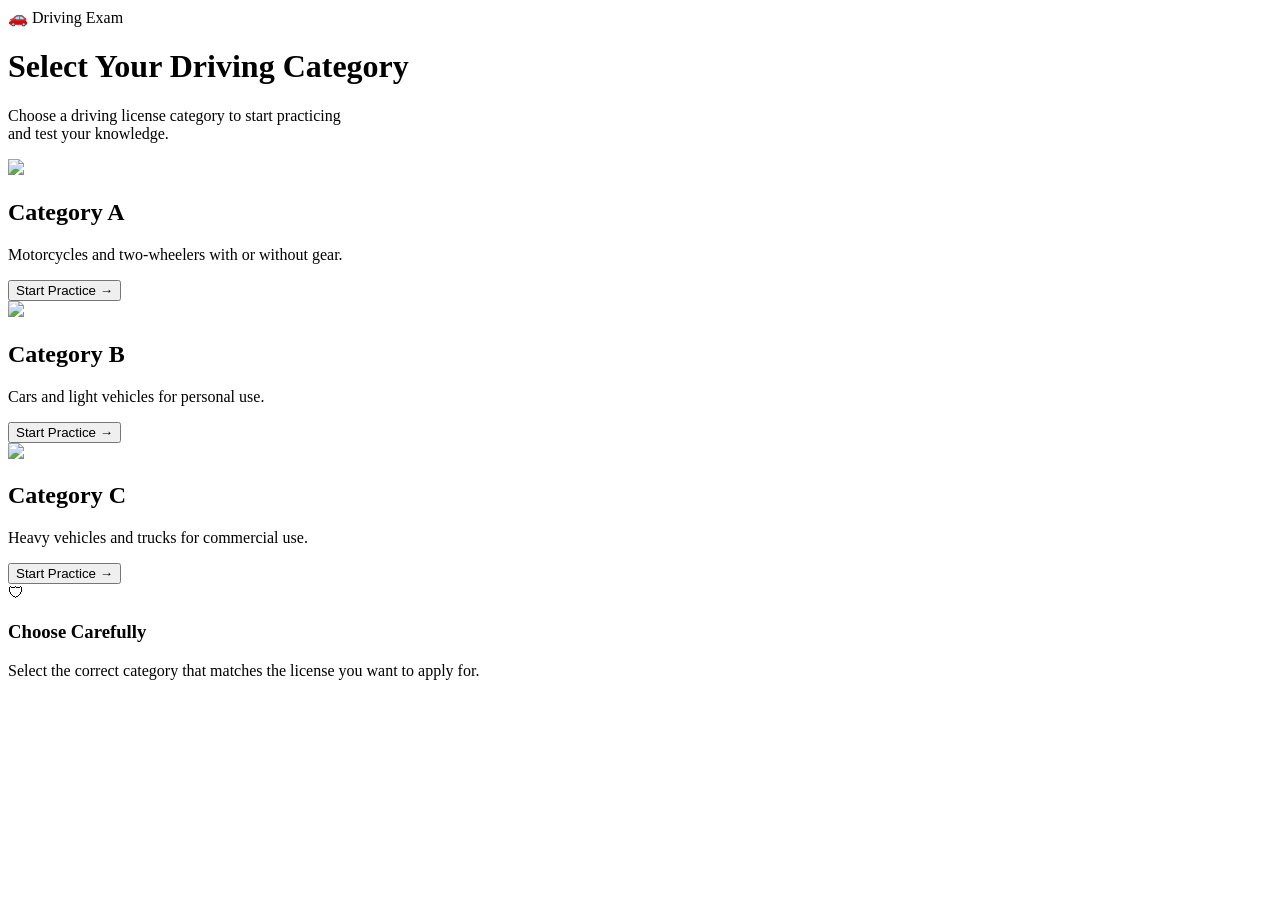
==== category.html @ 5fafca90 "Add files via upload" ====
<!DOCTYPE html>
<html>
<head>
    <title>Select Category</title>
    <link rel="stylesheet" href="css/style.css">
</head>
<body>

<body class="category-body">

<div class="category-page">

    <!-- TOP BAR -->
   <div class="category-top">

    <div class="category-logo"
         onclick="window.location.href='main.html'"
         style="cursor:pointer;">

        🚗 Driving <span>Exam</span>

    </div>

</div>

    <!-- HEADER -->
    <div class="category-header">

        <h1>
            Select Your Driving Category
        </h1>

        <p>
            Choose a driving license category to start practicing
            <br>
            and test your knowledge.
        </p>

    </div>

    <!-- CATEGORY CARDS -->
    <div class="category-cards">

        <!-- CATEGORY A -->
        <div class="category-card">

            <img
                src="images/category_a.png"
                class="category-image">

            <h2 class="category-title green">
                Category A
            </h2>

            <p class="category-desc">
                Motorcycles and two-wheelers
                with or without gear.
            </p>

            <button
                class="category-btn green-btn"
                onclick="selectCategory('a')">

                Start Practice →
            </button>

        </div>

        <!-- CATEGORY B -->
        <div class="category-card">

            <img
                src="images/category_b.png"
                class="category-image">

            <h2 class="category-title blue">
                Category B
            </h2>

            <p class="category-desc">
                Cars and light vehicles
                for personal use.
            </p>

            <button
                class="category-btn blue-btn"
                onclick="selectCategory('b')">

                Start Practice →
            </button>

        </div>

        <!-- CATEGORY C -->
        <div class="category-card">

            <img
                src="images/category_c.png"
                class="category-image">

            <h2 class="category-title purple">
                Category C
            </h2>

            <p class="category-desc">
                Heavy vehicles and trucks
                for commercial use.
            </p>

            <button
                class="category-btn purple-btn"
                onclick="selectCategory('c')">

                Start Practice →
            </button>

        </div>

    </div>

    <!-- BOTTOM CARD -->
    <div class="category-info">

        <div class="category-info-icon">
            🛡
        </div>

        <div>
            <h3>Choose Carefully</h3>

            <p>
                Select the correct category that matches
                the license you want to apply for.
            </p>
        </div>

    </div>

</div>

<script src="js/category.js"></script>

</body>

</body>
</html>
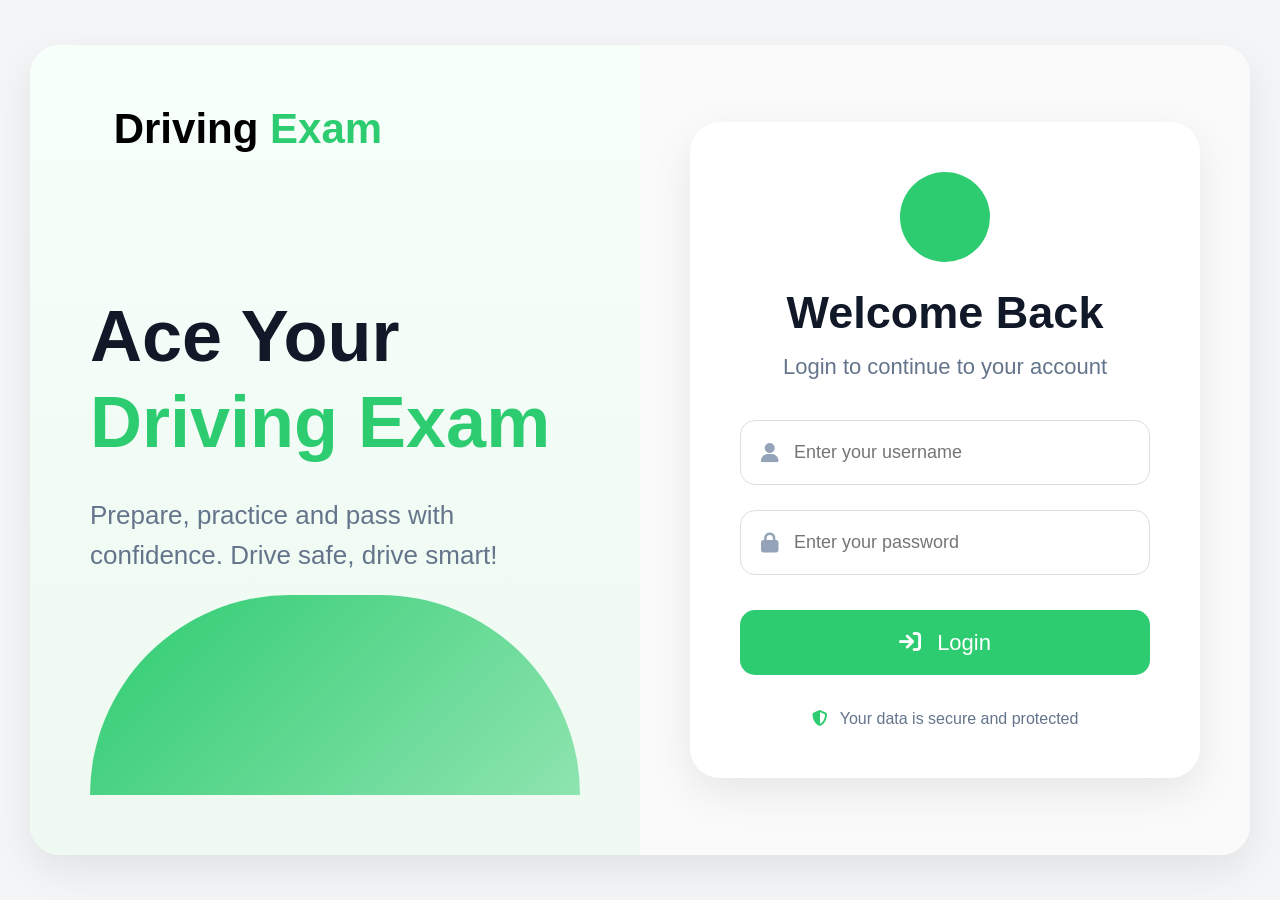
==== commit e3adb98d: "Add files via upload" ====
--- a/category.html
+++ b/category.html
@@ -92,31 +92,6 @@
 
         </div>
 
-        <!-- CATEGORY C -->
-        <div class="category-card">
-
-            <img
-                src="images/category_c.png"
-                class="category-image">
-
-            <h2 class="category-title purple">
-                Category C
-            </h2>
-
-            <p class="category-desc">
-                Heavy vehicles and trucks
-                for commercial use.
-            </p>
-
-            <button
-                class="category-btn purple-btn"
-                onclick="selectCategory('c')">
-
-                Start Practice →
-            </button>
-
-        </div>
-
     </div>
 
     <!-- BOTTOM CARD -->
--- a/css/style.css
+++ b/css/style.css
@@ -0,0 +1,962 @@
+*{
+    margin:0;
+    padding:0;
+    box-sizing:border-box;
+    font-family:'Segoe UI',sans-serif;
+}
+
+body{
+    background:#f3f5f7;
+    min-height:100vh;
+    padding:30px;
+}
+
+.container{
+    background:#fff;
+    border-radius:30px;
+    overflow:hidden;
+    box-shadow:0 10px 30px rgba(0,0,0,0.08);
+}
+
+header{
+    height:90px;
+    display:flex;
+    align-items:center;
+    justify-content:space-between;
+    padding:0 50px;
+    border-bottom:1px solid #eee;
+}
+
+.logo{
+    display:flex;
+    align-items:center;
+    gap:15px;
+    font-size:35px;
+    font-weight:700;
+}
+
+.logo i{
+    color:#38c172;
+}
+
+.logo b{
+    color:#38c172;
+}
+
+.logout-top{
+    padding:14px 25px;
+    border:none;
+    border-radius:15px;
+    background:#fff;
+    box-shadow:0 5px 15px rgba(0,0,0,0.08);
+    cursor:pointer;
+    font-size:16px;
+}
+
+.hero{
+    display:flex;
+    justify-content:space-between;
+    padding:70px;
+    gap:50px;
+}
+
+.left-content{
+    flex:1;
+}
+
+.welcome{
+    display:inline-block;
+    background:#dff8e9;
+    color:#1f8f53;
+    padding:12px 25px;
+    border-radius:50px;
+    margin-bottom:30px;
+    font-weight:600;
+}
+
+.left-content h1{
+    font-size:70px;
+    line-height:1.1;
+    color:#0f172a;
+}
+
+.left-content span{
+    color:#38c172;
+}
+
+.left-content p{
+    margin-top:30px;
+    font-size:24px;
+    color:#666;
+    line-height:40px;
+}
+
+.stats{
+    margin-top:50px;
+    display:flex;
+    gap:20px;
+}
+
+.stat-box{
+    background:#fff;
+    width:180px;
+    padding:30px;
+    border-radius:20px;
+    box-shadow:0 10px 30px rgba(0,0,0,0.08);
+    text-align:center;
+}
+
+.stat-box i{
+    font-size:30px;
+    color:#38c172;
+    margin-bottom:20px;
+}
+
+.stat-box h2{
+    font-size:35px;
+    margin-bottom:10px;
+}
+
+.stat-box p{
+    font-size:16px;
+    margin:0;
+}
+
+.right-content{
+    width:480px;
+    display:flex;
+    flex-direction:column;
+    gap:30px;
+}
+
+.action-card{
+    height:160px;
+    border-radius:30px;
+    color:#fff;
+    display:flex;
+    align-items:center;
+    padding:30px;
+    cursor:pointer;
+    transition:0.3s;
+}
+
+.action-card:hover{
+    transform:translateY(-8px);
+}
+
+.green{
+    background:linear-gradient(135deg,#2ecc71,#38c172);
+}
+
+.blue{
+    background:linear-gradient(135deg,#1976d2,#42a5f5);
+}
+
+.purple{
+    background:linear-gradient(135deg,#8e44ad,#c084fc);
+}
+
+.icon{
+    width:90px;
+    height:90px;
+    background:#fff;
+    color:#333;
+    border-radius:50%;
+    display:flex;
+    align-items:center;
+    justify-content:center;
+    font-size:35px;
+    margin-right:25px;
+}
+
+.text{
+    flex:1;
+}
+
+.text h2{
+    font-size:35px;
+    margin-bottom:10px;
+}
+
+.text p{
+    font-size:20px;
+    line-height:30px;
+}
+
+.arrow{
+    font-size:28px;
+}
+
+@media(max-width:1000px){
+
+    .hero{
+        flex-direction:column;
+        padding:30px;
+    }
+
+    .left-content h1{
+        font-size:45px;
+    }
+
+    .right-content{
+        width:100%;
+    }
+
+    .stats{
+        flex-wrap:wrap;
+    }
+
+    header{
+        padding:20px;
+    }
+}
+
+/* ==========================
+   EXAM PAGE CSS
+========================== */
+
+.exam-body{
+    margin:0;
+    background:#dcdcdc;
+    overflow:hidden;
+
+    display:flex;
+    justify-content:center;
+    align-items:center;
+
+    width:100vw;
+    height:100vh;
+}
+
+.exam-container{
+    width:1366px;
+    height:768px;
+    background:#f4f4f4;
+    overflow:hidden;
+    position:relative;
+}
+
+/* HEADER */
+
+/* IMAGE + QUESTION */
+.question-section{
+    display:grid;
+    grid-template-columns:60% 40%;
+    gap:15px;
+    padding:12px 20px 8px;
+}
+
+.image-box{
+    background:#fff;
+    height:320px;
+    overflow:hidden;
+
+    display:flex;
+    justify-content:center;
+    align-items:center;
+}
+
+.image-box img{
+    max-width:110%;
+    max-height:110%;
+    object-fit:contain;
+    display:block;
+}
+
+.question-box{
+    background:#f9f7e6;
+    height:290px;
+    border-radius:10px;
+    padding:15px;
+}
+
+.question-number{
+    font-size:60px;
+    font-weight:700;
+    line-height:1;
+}
+
+.question-text{
+    margin-top:15px;
+    min-height:180px;
+    border:none;
+    font-size:26px;
+    line-height:1.4;
+    font-weight:bold;
+}
+
+/* ANSWERS */
+
+#answersContainer{
+    background:#fff;
+}
+
+.answer-row{
+    display:grid;
+    grid-template-columns:80px 1fr 80px;
+    align-items:center;
+    min-height:72px;
+    padding:0 35px;
+    border-bottom:2px solid #ddd;
+}
+
+.answer-letter{
+    font-size:58px;
+    font-weight:700;
+    color:#666;
+}
+
+.answer-text{
+    font-size:20px;
+    font-weight:600;
+}
+
+.answer-checkbox{
+    width:50px;
+    height:50px;
+    border:2px solid #bbb;
+    border-radius:8px;
+    background:#e8e8e8;
+
+    display:flex;
+    justify-content:center;
+    align-items:center;
+
+    font-size:42px;
+    font-weight:bold;
+    color:transparent;
+}
+/* ==========================
+   BOTTOM NAVIGATION
+========================== */
+
+.bottom-navigation{
+    height:100px;
+    padding:25px 20px 5px;
+    display:flex;
+    justify-content:center;
+    align-items:center;
+    gap:5px;
+}
+
+/* Question Numbers */
+#questionNumbers{
+    display:flex;
+    gap:1px;
+    overflow-x:auto;
+    overflow-y:visible;
+    flex:1;
+    max-width:850px;
+    scroll-behavior:smooth;
+    scrollbar-width:none;
+    padding-bottom:10px;
+}
+
+#questionNumbers::-webkit-scrollbar{
+    display:none;
+}
+
+/* Number Box */
+.question-box-item{
+    width:32px;
+    min-width:32px;
+    height:42px;
+    background:#fff;
+    border:1px solid #d0d0d0;
+    display:flex;
+    justify-content:center;
+    align-items:center;
+    font-size:14px;
+    font-weight:600;
+    position:relative;
+    cursor:pointer;
+    flex-shrink:0;
+}
+
+/* Active Number */
+.question-box-item.active{
+    background:#2ecc71;
+    color:#fff;
+    border:none;
+}
+
+/* Moving Arrow Under Active Number */
+.question-box-item.active::after{
+    content:"";
+    position:absolute;
+    left:50%;
+    transform:translateX(-50%);
+    bottom:-10px;
+
+    width:0;
+    height:0;
+
+    border-left:15px solid transparent;
+    border-right:15px solid transparent;
+    border-bottom:20px solid #69b52c;
+}
+
+/* Navigation Arrows */
+.nav-arrow{
+    width:0;
+    height:0;
+    background:transparent;
+    border:none;
+    cursor:pointer;
+    padding:0;
+    flex-shrink:0;
+    align-self:center;
+}
+
+/* LEFT */
+.nav-arrow:first-child{
+    border-top:30px solid transparent;
+    border-bottom:30px solid transparent;
+    border-right:45px solid #69b52c;
+    margin-right:5px;
+}
+
+/* RIGHT */
+.nav-arrow:last-child{
+    border-top:30px solid transparent;
+    border-bottom:30px solid transparent;
+    border-left:45px solid #69b52c;
+    margin-left:5px;
+}
+/* RESPONSIVE */
+
+@media(max-width:1200px){
+
+    .question-section{
+        grid-template-columns:1fr;
+    }
+
+    .question-number{
+        font-size:60px;
+    }
+
+    .question-text{
+        font-size:24px;
+    }
+
+    .answer-letter{
+        font-size:50px;
+    }
+
+    .answer-text{
+        font-size:24px;
+    }
+    
+}
+.answer-row{
+    cursor:pointer;
+}
+
+.answer-checkbox{
+    display:flex;
+    justify-content:center;
+    align-items:center;
+    font-size:42px;
+    font-weight:bold;
+    color:transparent;
+}
+
+.answer-row.selected{
+    background:#f8fff8;
+}
+
+.answer-row.selected .answer-letter{
+    color:#69b52c;
+}
+
+.answer-row.selected .answer-text{
+    color:#69b52c;
+}
+
+.answer-row.selected .answer-checkbox{
+    color:#69b52c;
+    border-color:#69b52c;
+}
+#finishBtn{
+    position:absolute;
+    left:50%;
+    bottom:50px;
+    transform:translateX(-50%);
+
+    width:100px;
+    height:45px;
+
+    border:none;
+    border-radius:6px;
+
+    background:#69b52c;
+    color:white;
+
+    font-size:15px;
+    font-weight:bold;
+    cursor:pointer;
+}
+/* RESULT PAGE */
+
+.result-page{
+    width:92%;
+    max-width:1000px;
+    margin:20px auto;
+    padding:10px;
+}
+.result-header{
+    text-align:center;
+    margin-bottom:30px;
+}
+
+.result-icon{
+    width:70px;
+    height:70px;
+    background:#17c653;
+    color:white;
+    border-radius:50%;
+    margin:auto;
+    font-size:50px;
+    display:flex;
+    justify-content:center;
+    align-items:center;
+}
+
+.result-header h1{
+    font-size:40px;
+    margin-top:10px;
+}
+
+.result-header p{
+    font-size:20px;
+    color:#666;
+}
+
+.result-card{
+    background:#d1d8e3;
+    border-radius:25px;
+    padding:20px;
+    display:flex;
+    gap:25px;
+    align-items:center;
+    box-shadow:0 5px 20px rgba(0,0,0,0.08);
+}
+
+.score-circle{
+    width:160px;
+    height:160px;
+    border-radius:50%;
+    border:25px solid #17c653;
+    display:flex;
+    justify-content:center;
+    align-items:center;
+    flex-shrink:0;
+}
+
+.score-circle h2{
+    font-size:25px;
+    color:#17c653;
+}
+
+.score-circle p{
+    text-align:center;
+    font-size:20px;
+}
+
+.result-info{
+    flex:1;
+}
+
+.result-info h1{
+    font-size:45px;
+    color:#17c653;
+}
+
+.result-info p{
+    font-size:20px;
+    color:#444;
+}
+.pass-mark{
+    margin-top:15px;
+    color:#777;
+    font-size:18px;
+}
+
+.result-stats{
+    display:flex;
+    gap:50px;
+    margin-top:30px;
+}
+
+.result-stats h2{
+    font-size:40px;
+}
+
+.performance-card{
+    background:#d1d8e3;
+    border-radius:25px;
+    padding:30px;
+    margin-top:20px;
+    box-shadow:0 5px 20px rgba(0,0,0,0.08);
+}
+
+.performance-card h2{
+    margin-bottom:30px;
+}
+
+.performance-grid{
+    display:grid;
+    grid-template-columns:repeat(4,1fr);
+    gap:25px;
+}
+
+.performance-box{
+    background:#f7f7f7;
+    padding:18px;
+    border-radius:20px;
+    text-align:center;
+}
+
+.performance-box h1{
+    font-size:35px;
+}
+
+.performance-box p{
+    font-size:18px;
+}
+
+.result-buttons{
+    display:flex;
+    justify-content:center;
+    gap:25px;
+    margin-top:35px;
+}
+
+.result-buttons button{
+    width:180px;
+    height:50px;
+    border:none;
+    border-radius:15px;
+    background:#17c653;
+    color:white;
+    font-size:22px;
+    cursor:pointer;
+}
+
+.result-buttons button:nth-child(2){
+    background:white;
+    color:#222;
+    border:1px solid #ddd;
+}
+/* REVIEW PAGE */
+
+.review-page{
+    width:95%;
+    margin:30px auto;
+}
+
+.review-title{
+    text-align:center;
+    font-size:50px;
+    margin-bottom:30px;
+}
+
+.review-container{
+    display:grid;
+    grid-template-columns:300px 1fr;
+    gap:30px;
+}
+
+.review-sidebar{
+    background:white;
+    border-radius:20px;
+    padding:25px;
+    box-shadow:0 5px 20px rgba(0,0,0,0.08);
+}
+
+#reviewNumbers{
+    display:grid;
+    grid-template-columns:repeat(5,1fr);
+    gap:15px;
+}
+
+.review-number{
+    height:55px;
+    border:2px solid #ddd;
+    border-radius:12px;
+
+    display:flex;
+    justify-content:center;
+    align-items:center;
+
+    cursor:pointer;
+    font-weight:700;
+}
+
+.review-number.correct{
+    border-color:#2ecc71;
+    color:#2ecc71;
+}
+
+.review-number.wrong{
+    border-color:#ff4d4f;
+    color:#ff4d4f;
+}
+
+.review-number.active{
+    background:#2ecc71;
+    color:white;
+}
+
+.review-content{
+    background:white;
+    border-radius:20px;
+    padding:30px;
+    box-shadow:0 5px 20px rgba(0,0,0,0.08);
+}
+
+.review-question-box{
+    display:grid;
+    grid-template-columns:45% 55%;
+    gap:30px;
+    margin-top:30px;
+}
+
+#reviewQuestion{
+    font-size:32px;
+    font-weight:700;
+    line-height:1.5;
+    color:#111;
+    margin-bottom:25px;
+}
+
+.review-image-box img{
+    width:100%;
+    border-radius:20px;
+}
+
+.review-option{
+    border:2px solid #ddd;
+    border-radius:15px;
+    padding:20px;
+    margin-top:15px;
+    font-size:20px;
+}
+
+.review-option.correct{
+    border-color:#2ecc71;
+    background:#f1fff4;
+}
+
+.review-option.wrong{
+    border-color:#ff4d4f;
+    background:#fff4f4;
+}
+
+.review-buttons{
+    display:flex;
+    justify-content:space-between;
+    margin-top:40px;
+}
+
+.review-buttons button{
+    width:220px;
+    height:60px;
+    border:none;
+    border-radius:12px;
+    background:#2ecc71;
+    color:white;
+    font-size:18px;
+    cursor:pointer;
+}
+.review-icon{
+    font-size:32px;
+    font-weight:bold;
+}
+
+.review-option.correct .review-icon{
+    color:#17c653;
+}
+
+.review-option.wrong .review-icon{
+    color:#ff4d4f;
+}
+/* ==========================
+   CATEGORY PAGE
+========================== */
+
+.category-body{
+    background:#f5f7fa;
+    padding:15px;
+}
+
+.category-page{
+    background:#fff;
+    border-radius:30px;
+    min-height:95vh;
+    box-shadow:0 10px 35px rgba(0,0,0,0.06);
+    overflow:hidden;
+}
+
+/* TOP */
+
+.category-top{
+    height:90px;
+    border-bottom:1px solid #eee;
+    padding:0 35px;
+
+    display:flex;
+    align-items:center;
+}
+
+.category-logo{
+    font-size:28px;
+    font-weight:700;
+}
+
+.category-logo span{
+    color:#16a34a;
+}
+
+/* HEADER */
+
+.category-header{
+    text-align:center;
+    padding:50px 20px;
+}
+
+.category-header h1{
+    font-size:40px;
+    color:#08121f;
+    margin-bottom:20px;
+}
+
+.category-header p{
+    font-size:20px;
+    color:#667085;
+    line-height:1.5;
+}
+
+/* CARDS */
+
+.category-cards{
+    display:flex;
+    justify-content:center;
+    gap:25px;
+    flex-wrap:wrap;
+    padding:0 40px;
+}
+
+.category-card{
+    width:300px;
+    background:#d1d8e3;
+    border-radius:30px;
+    padding:15px;
+    text-align:center;
+    box-shadow:0 10px 35px rgba(0,0,0,0.08);
+    transition:.3s;
+}
+
+.category-card:hover{
+    transform:translateY(-8px);
+}
+
+.category-image{
+    width:70%;
+    height:160px;
+    object-fit:contain;
+    border-radius:20px;
+    margin-bottom:20px;
+}
+
+.category-title{
+    font-size:30px;
+    margin-bottom:15px;
+    color:#fff;
+}
+
+.category-desc{
+    font-size:18px;
+    color:#667085;
+    line-height:1.5;
+    margin-bottom:25px;
+}
+
+/* BUTTON */
+
+.category-btn{
+    width:100%;
+    height:50px;
+    border-radius:40px;
+    border:2px solid;
+    background:#fff;
+    font-size:22px;
+    font-weight:700;
+    cursor:pointer;
+}
+
+/* COLORS */
+
+.green{
+    color:#16a34a;
+}
+
+.green-btn{
+    color:#5ac465;
+    border-color:#16a34a;
+}
+
+.blue{
+    color:#fff;
+}
+
+.blue-btn{
+    color:#5ac465;
+    border-color:#2563eb;
+}
+
+.purple{
+    color:#7c3aed;
+}
+
+.purple-btn{
+    color:#5ac465;
+    border-color:#7c3aed;
+}
+
+/* BOTTOM CARD */
+
+.category-info{
+    margin:50px;
+    padding:35px;
+    border-radius:25px;
+    background:#f8faf9;
+
+    display:flex;
+    align-items:center;
+    gap:25px;
+}
+
+.category-info-icon{
+    width:80px;
+    height:80px;
+    border-radius:50%;
+    background:#22c55e;
+    color:#fff;
+
+    display:flex;
+    justify-content:center;
+    align-items:center;
+
+    font-size:35px;
+}
+
+.category-info h3{
+    font-size:32px;
+    margin-bottom:10px;
+}
+
+.category-info p{
+    font-size:20px;
+    color:#667085;
+}
